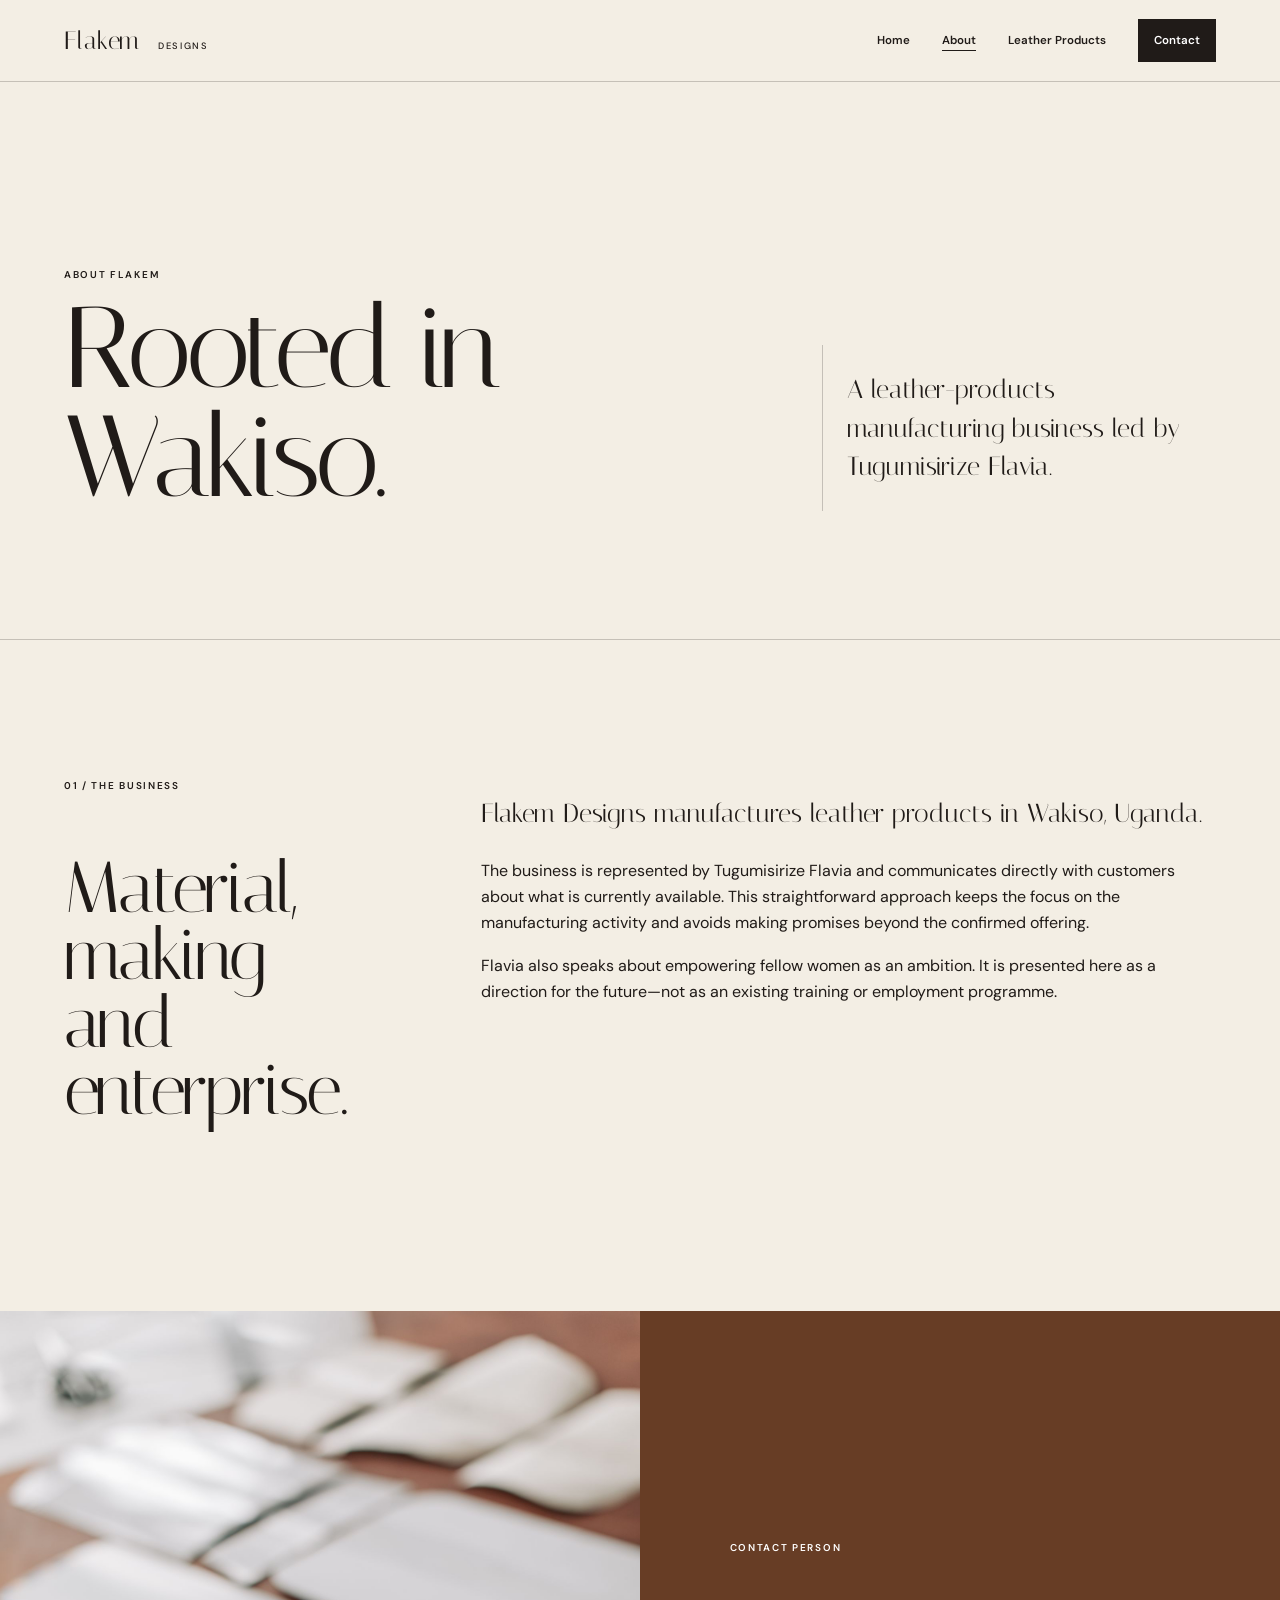
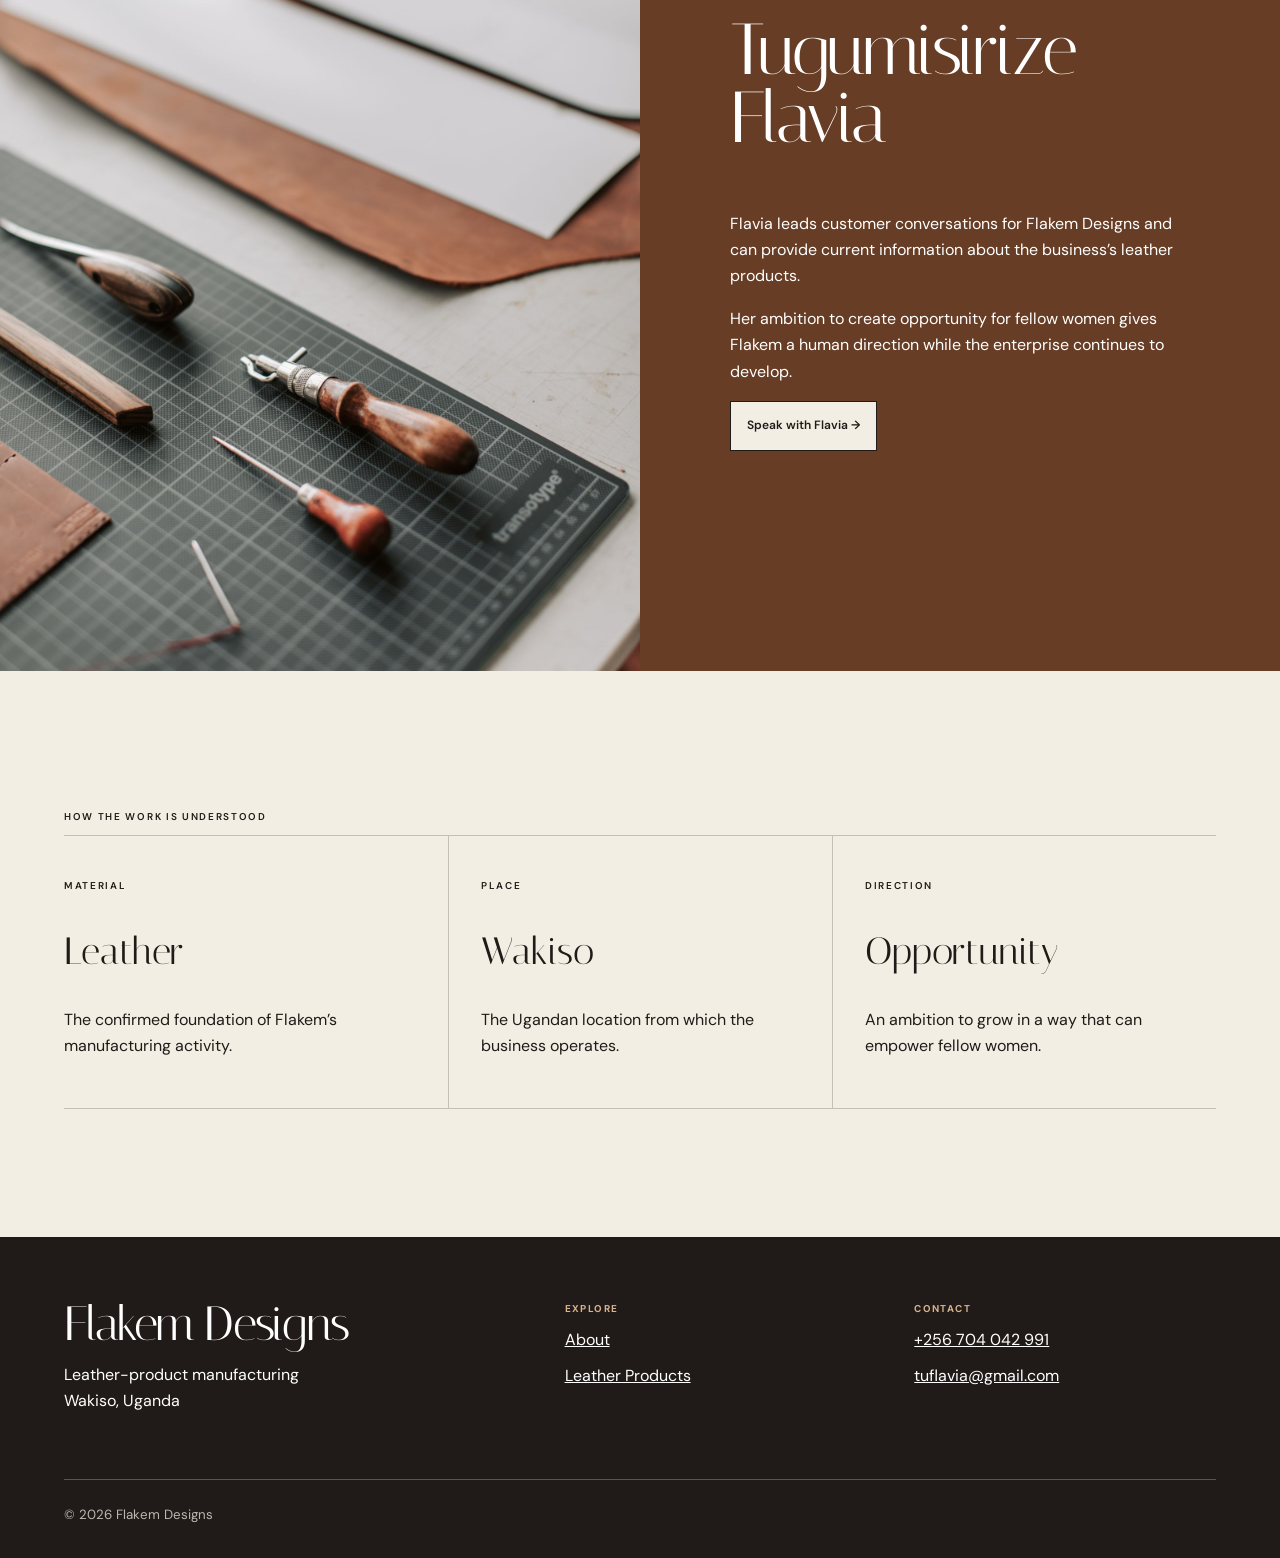
==== pages/about.html @ 07891f85 "Build Flakem Designs website" ====
<!doctype html><html lang="en"><head><meta charset="UTF-8"><meta name="viewport" content="width=device-width,initial-scale=1"><meta name="description" content="Learn about Flakem Designs and founder Tugumisirize Flavia in Wakiso, Uganda."><title>About | Flakem Designs</title><link rel="icon" href="../assets/images/favicon.svg"><link rel="stylesheet" href="../assets/css/styles.css"></head><body><a class="skip" href="#main">Skip to content</a><header class="header"><a class="wordmark" href="../index.html">Flakem <span>Designs</span></a><button class="menu" aria-expanded="false" aria-label="Toggle navigation"><i></i><i></i><i></i></button><nav class="nav"><a href="../index.html">Home</a><a aria-current="page" href="about.html">About</a><a href="products.html">Leather Products</a><a class="contact-link" href="contact.html">Contact</a></nav></header><main id="main"><section class="page-hero"><div class="reveal"><p class="eyebrow">About Flakem</p><h1>Rooted in Wakiso.</h1></div><aside class="reveal"><p class="lead">A leather-products manufacturing business led by Tugumisirize Flavia.</p></aside></section><section class="section story reveal"><div><p class="number">01 / The business</p><h2>Material, making and enterprise.</h2></div><div class="story-body"><p>Flakem Designs manufactures leather products in Wakiso, Uganda.</p><p>The business is represented by Tugumisirize Flavia and communicates directly with customers about what is currently available. This straightforward approach keeps the focus on the manufacturing activity and avoids making promises beyond the confirmed offering.</p><p>Flavia also speaks about empowering fellow women as an ambition. It is presented here as a direction for the future—not as an existing training or employment programme.</p></div></section><section class="founder"><figure><img src="../assets/images/leather-materials.jpg" alt="Leather sheets and craft tools arranged on a worktable"></figure><div class="founder-copy reveal"><p class="eyebrow">Contact person</p><h2>Tugumisirize Flavia</h2><p>Flavia leads customer conversations for Flakem Designs and can provide current information about the business’s leather products.</p><p>Her ambition to create opportunity for fellow women gives Flakem a human direction while the enterprise continues to develop.</p><a class="button button-light" href="contact.html">Speak with Flavia →</a></div></section><section class="section"><p class="eyebrow">How the work is understood</p><div class="process"><article class="reveal"><p class="number">Material</p><h3>Leather</h3><p>The confirmed foundation of Flakem’s manufacturing activity.</p></article><article class="reveal"><p class="number">Place</p><h3>Wakiso</h3><p>The Ugandan location from which the business operates.</p></article><article class="reveal"><p class="number">Direction</p><h3>Opportunity</h3><p>An ambition to grow in a way that can empower fellow women.</p></article></div></section></main><footer class="footer"><div><h2>Flakem Designs</h2><p>Leather-product manufacturing<br>Wakiso, Uganda</p></div><div class="footer-links"><strong>Explore</strong><a href="about.html">About</a><a href="products.html">Leather Products</a></div><div class="footer-links"><strong>Contact</strong><a href="tel:+256704042991">+256 704 042 991</a><a href="mailto:tuflavia@gmail.com">tuflavia@gmail.com</a></div><small>© 2026 Flakem Designs</small></footer><script src="../assets/js/main.js"></script></body></html>
---- assets/css/styles.css ----
@import url('https://fonts.googleapis.com/css2?family=DM+Sans:wght@400;500;600&family=Italiana&display=swap');
:root{--ink:#201b18;--brown:#673d25;--tan:#a57a55;--ivory:#f3eee4;--paper:#fcf8ef;--line:rgba(32,27,24,.22);--display:'Italiana',Georgia,serif;--body:'DM Sans',Arial,sans-serif;--pad:clamp(1.2rem,5vw,5.5rem)}*{box-sizing:border-box}html{scroll-behavior:smooth}body{margin:0;background:var(--ivory);color:var(--ink);font:400 16px/1.65 var(--body)}body.menu-open{overflow:hidden}img{display:block;width:100%}a{color:inherit}button{font:inherit}a:focus-visible,button:focus-visible{outline:3px solid var(--tan);outline-offset:3px}.skip{position:fixed;top:-5rem;left:1rem;z-index:100;background:var(--ink);color:white;padding:.8rem}.skip:focus{top:1rem}.header{height:82px;padding:0 var(--pad);display:flex;align-items:center;justify-content:space-between;border-bottom:1px solid var(--line);background:var(--ivory);position:relative;z-index:30}.wordmark{text-decoration:none;font:400 1.55rem var(--display);letter-spacing:.02em}.wordmark span{font:500 .58rem var(--body);text-transform:uppercase;letter-spacing:.18em;margin-left:.65rem}.nav{display:flex;align-items:center;gap:clamp(1rem,2.5vw,2.4rem)}.nav a{text-decoration:none;font-size:.72rem;font-weight:600}.nav a[aria-current=page]{border-bottom:1px solid}.nav .contact-link{background:var(--ink);color:white;padding:.75rem 1rem}.menu{display:none;border:0;background:none;min-width:44px;min-height:44px}.menu i{display:block;width:24px;height:1px;background:currentColor;margin:6px}.eyebrow,.number{font-size:.62rem;font-weight:600;text-transform:uppercase;letter-spacing:.17em}h1,h2,h3{font-family:var(--display);font-weight:400;line-height:.94}h1{font-size:clamp(4rem,9vw,9.5rem);letter-spacing:-.045em}h2{font-size:clamp(2.8rem,5.6vw,5.8rem);letter-spacing:-.035em}h3{font-size:clamp(1.8rem,3vw,3rem)}p{max-width:64ch}.button{display:inline-flex;align-items:center;justify-content:space-between;gap:2rem;padding:.85rem 1rem;min-height:50px;border:1px solid currentColor;text-decoration:none;font-size:.75rem;font-weight:600;transition:transform .25s}.button:hover{transform:translateY(-3px)}.button-dark{background:var(--ink);color:white;border-color:var(--ink)}.button-light{background:var(--ivory);color:var(--ink)}.actions{display:flex;flex-wrap:wrap;gap:.7rem}.hero{min-height:calc(100svh - 82px);display:grid;grid-template-columns:135px 1fr 1fr}.hero-rail{background:var(--brown);color:white;writing-mode:vertical-rl;transform:rotate(180deg);display:flex;justify-content:center;align-items:center;font-size:.61rem;letter-spacing:.2em;text-transform:uppercase}.hero-copy{padding:clamp(4rem,8vw,8rem) var(--pad);display:flex;flex-direction:column;justify-content:center}.hero-copy h1{margin:1rem 0 1.8rem}.hero-copy h1 em{color:var(--brown);font-weight:400}.hero-copy .lead{font:400 1.25rem/1.55 var(--display)}.hero-image{position:relative;overflow:hidden}.hero-image img{height:100%;object-fit:cover;transition:transform 1.4s ease}.hero:hover .hero-image img{transform:scale(1.025)}.hero-image figcaption{position:absolute;bottom:1rem;left:1rem;background:var(--paper);padding:.55rem .7rem;font-size:.58rem;text-transform:uppercase;letter-spacing:.12em}.section{padding:clamp(5rem,10vw,10rem) var(--pad)}.intro{display:grid;grid-template-columns:.35fr 1fr .65fr;gap:5vw}.lead{font:400 clamp(1.3rem,2vw,1.75rem)/1.5 var(--display)}.material-band{display:grid;grid-template-columns:1.15fr .85fr;background:var(--ink);color:white}.material-band figure{margin:0;min-height:650px;overflow:hidden}.material-band img{height:100%;object-fit:cover}.material-copy{align-self:center;padding:clamp(3rem,7vw,7rem)}.material-copy .eyebrow{color:#d8b48c}.material-copy ol{list-style:none;padding:0;margin:2rem 0}.material-copy li{padding:1rem 0;border-top:1px solid rgba(255,255,255,.25)}.manifesto{display:grid;grid-template-columns:1fr 1fr;gap:8vw;background:var(--paper)}.quote{font:400 clamp(2rem,4vw,4.2rem)/1.08 var(--display);margin:0}.cta{background:var(--brown);color:white;display:grid;grid-template-columns:1.2fr .8fr;gap:6vw;align-items:end}.page-hero{padding:clamp(5rem,10vw,9rem) var(--pad);display:grid;grid-template-columns:1.25fr .75fr;gap:8vw;min-height:62vh;align-items:end;border-bottom:1px solid var(--line)}.page-hero h1{margin:.7rem 0 0}.page-hero aside{border-left:1px solid var(--line);padding-left:1.5rem}.story{display:grid;grid-template-columns:.6fr 1.4fr;gap:8vw}.story-body>p:first-child{font:400 1.6rem/1.5 var(--display)}.founder{display:grid;grid-template-columns:1fr 1fr;background:var(--brown);color:white}.founder figure{margin:0;min-height:620px}.founder img{height:100%;object-fit:cover}.founder-copy{padding:clamp(3rem,7vw,7rem);align-self:center}.process{display:grid;grid-template-columns:repeat(3,1fr);border-top:1px solid var(--line)}.process article{padding:2rem 2rem 2rem 0;border-bottom:1px solid var(--line)}.process article+article{padding-left:2rem;border-left:1px solid var(--line)}.product-intro{display:grid;grid-template-columns:.75fr 1.25fr;gap:7vw}.material-grid{display:grid;grid-template-columns:1.25fr .75fr;gap:1rem;padding:1rem;background:var(--paper)}.material-grid figure{margin:0;overflow:hidden}.material-grid img{height:100%;min-height:500px;object-fit:cover;transition:transform .7s}.material-grid figure:hover img{transform:scale(1.025)}.material-grid figure:nth-child(2){margin-top:7rem}.enquire{display:grid;grid-template-columns:1fr 1fr;gap:7vw;border-top:1px solid var(--line)}.contact-sheet{display:grid;grid-template-columns:.7fr 1.3fr;gap:8vw}.contact-list{list-style:none;padding:0}.contact-list li{padding:1.1rem 0;border-top:1px solid var(--line)}.contact-list small{display:block;font-size:.6rem;text-transform:uppercase;letter-spacing:.14em;color:var(--brown)}.contact-photo{min-height:620px}.contact-photo img{height:100%;object-fit:cover}.footer{padding:4rem var(--pad) 2rem;background:var(--ink);color:white;display:grid;grid-template-columns:1.5fr 1fr 1fr;gap:3rem}.footer h2{font-size:3rem;margin:0}.footer-links{display:flex;flex-direction:column;gap:.6rem}.footer-links strong{color:#d8b48c;font-size:.62rem;text-transform:uppercase;letter-spacing:.14em}.footer small{grid-column:1/-1;padding-top:1.5rem;border-top:1px solid rgba(255,255,255,.25);color:#bdb6b0}.reveal{opacity:0;transform:translateY(24px);transition:opacity .75s,transform .75s}.reveal.visible{opacity:1;transform:none}
@media(max-width:800px){.header{height:72px}.wordmark span{display:none}.menu{display:block}.nav{display:none;position:absolute;top:100%;left:0;right:0;min-height:calc(100vh - 72px);background:var(--ivory);padding:2rem var(--pad);flex-direction:column;align-items:stretch}.nav.open{display:flex}.nav a{padding:.75rem 0;font-size:1rem}.nav .contact-link{text-align:center}.hero{grid-template-columns:34px 1fr}.hero-copy{padding:4rem 1.2rem}.hero-image{grid-column:1/-1;min-height:520px}.hero-rail{grid-row:1}.intro,.material-band,.manifesto,.cta,.page-hero,.story,.founder,.product-intro,.contact-sheet,.enquire{grid-template-columns:1fr}.page-hero aside{border-left:0;border-top:1px solid var(--line);padding:1rem 0 0}.process{grid-template-columns:1fr}.process article+article{padding-left:0;border-left:0}.material-grid{grid-template-columns:1fr}.material-grid figure:nth-child(2){margin-top:0}.contact-photo{min-height:450px}.footer{grid-template-columns:1fr 1fr}.footer>:first-child{grid-column:1/-1}}
@media(max-width:520px){.hero-copy h1{font-size:clamp(3.7rem,18vw,5.3rem)}.actions{flex-direction:column}.button{width:100%}.footer{grid-template-columns:1fr}.footer>:first-child{grid-column:auto}}
@media(prefers-reduced-motion:reduce){html{scroll-behavior:auto}.reveal{opacity:1;transform:none;transition:none}.hero-image img,.material-grid img,.button{transition:none}}
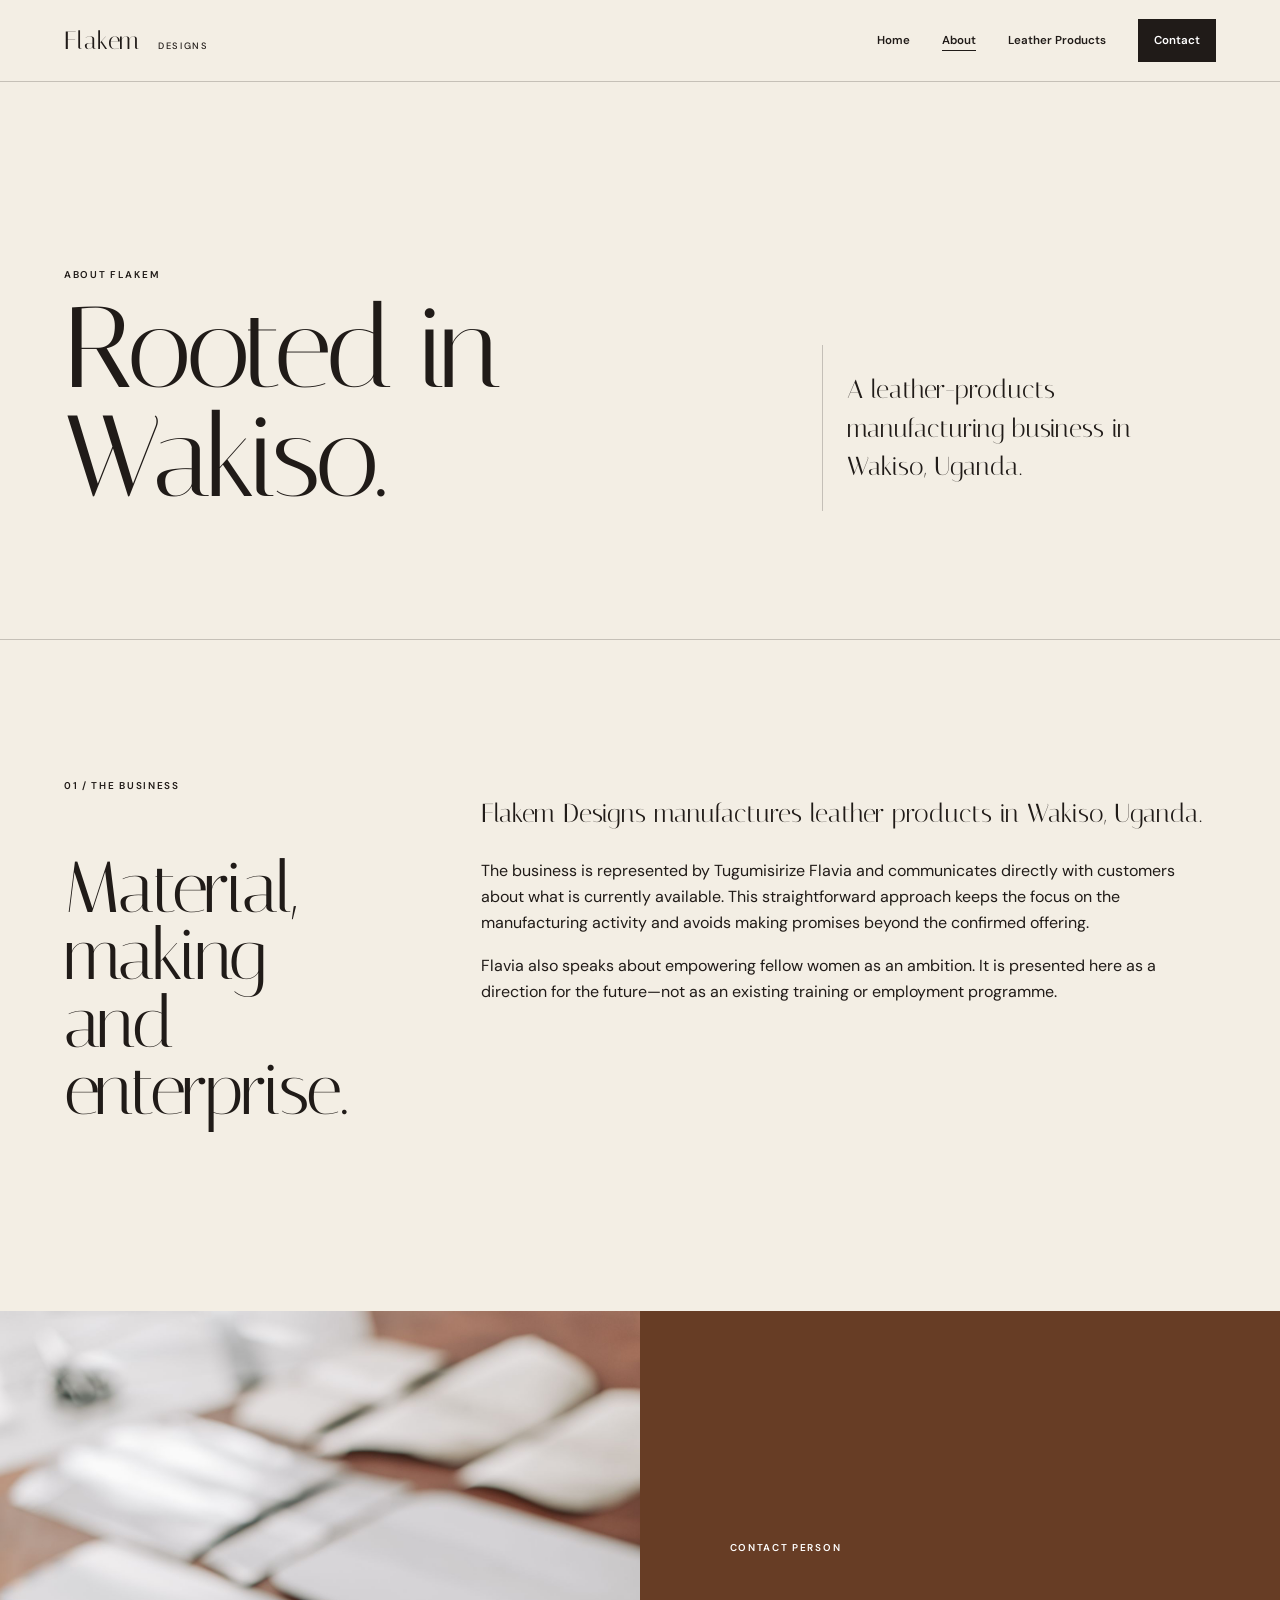
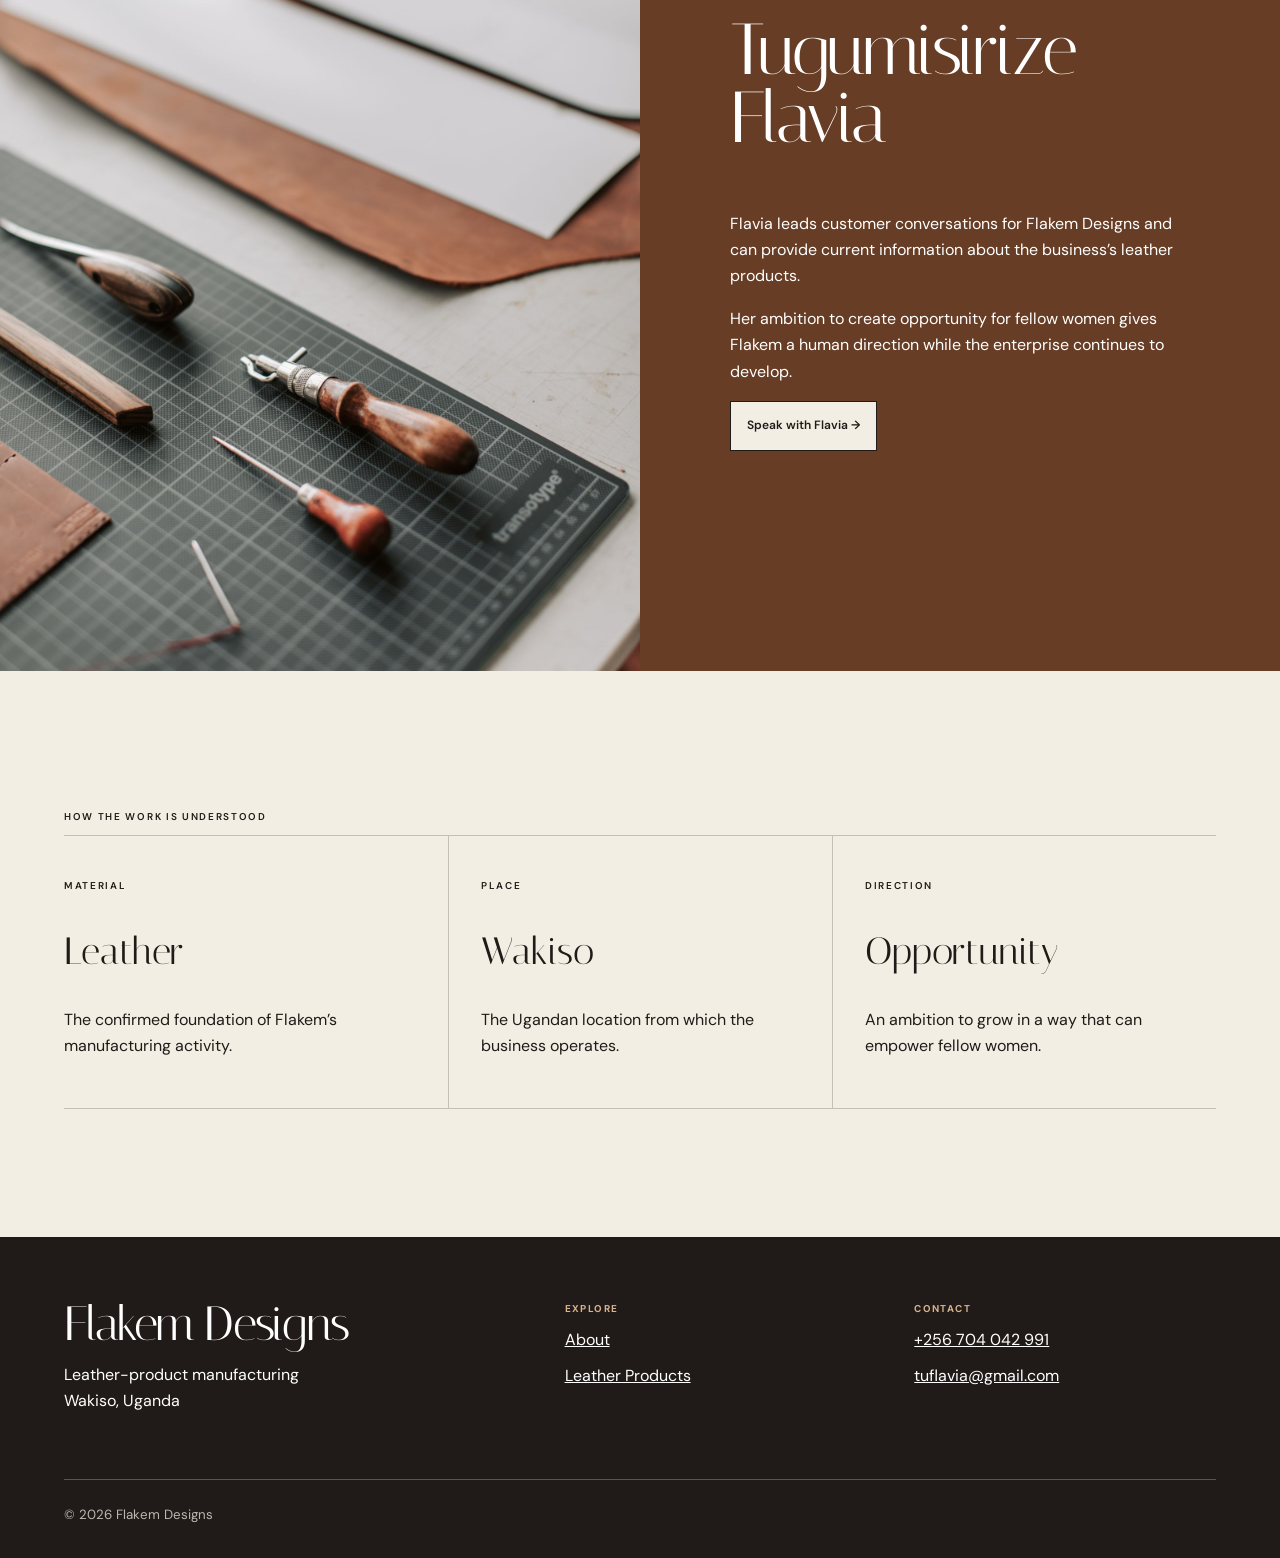
==== commit 63376bde: "Remove leadership wording from Flakem copy" ====
--- a/pages/about.html
+++ b/pages/about.html
@@ -1 +1,123 @@
-<!doctype html><html lang="en"><head><meta charset="UTF-8"><meta name="viewport" content="width=device-width,initial-scale=1"><meta name="description" content="Learn about Flakem Designs and founder Tugumisirize Flavia in Wakiso, Uganda."><title>About | Flakem Designs</title><link rel="icon" href="../assets/images/favicon.svg"><link rel="stylesheet" href="../assets/css/styles.css"></head><body><a class="skip" href="#main">Skip to content</a><header class="header"><a class="wordmark" href="../index.html">Flakem <span>Designs</span></a><button class="menu" aria-expanded="false" aria-label="Toggle navigation"><i></i><i></i><i></i></button><nav class="nav"><a href="../index.html">Home</a><a aria-current="page" href="about.html">About</a><a href="products.html">Leather Products</a><a class="contact-link" href="contact.html">Contact</a></nav></header><main id="main"><section class="page-hero"><div class="reveal"><p class="eyebrow">About Flakem</p><h1>Rooted in Wakiso.</h1></div><aside class="reveal"><p class="lead">A leather-products manufacturing business led by Tugumisirize Flavia.</p></aside></section><section class="section story reveal"><div><p class="number">01 / The business</p><h2>Material, making and enterprise.</h2></div><div class="story-body"><p>Flakem Designs manufactures leather products in Wakiso, Uganda.</p><p>The business is represented by Tugumisirize Flavia and communicates directly with customers about what is currently available. This straightforward approach keeps the focus on the manufacturing activity and avoids making promises beyond the confirmed offering.</p><p>Flavia also speaks about empowering fellow women as an ambition. It is presented here as a direction for the future—not as an existing training or employment programme.</p></div></section><section class="founder"><figure><img src="../assets/images/leather-materials.jpg" alt="Leather sheets and craft tools arranged on a worktable"></figure><div class="founder-copy reveal"><p class="eyebrow">Contact person</p><h2>Tugumisirize Flavia</h2><p>Flavia leads customer conversations for Flakem Designs and can provide current information about the business’s leather products.</p><p>Her ambition to create opportunity for fellow women gives Flakem a human direction while the enterprise continues to develop.</p><a class="button button-light" href="contact.html">Speak with Flavia →</a></div></section><section class="section"><p class="eyebrow">How the work is understood</p><div class="process"><article class="reveal"><p class="number">Material</p><h3>Leather</h3><p>The confirmed foundation of Flakem’s manufacturing activity.</p></article><article class="reveal"><p class="number">Place</p><h3>Wakiso</h3><p>The Ugandan location from which the business operates.</p></article><article class="reveal"><p class="number">Direction</p><h3>Opportunity</h3><p>An ambition to grow in a way that can empower fellow women.</p></article></div></section></main><footer class="footer"><div><h2>Flakem Designs</h2><p>Leather-product manufacturing<br>Wakiso, Uganda</p></div><div class="footer-links"><strong>Explore</strong><a href="about.html">About</a><a href="products.html">Leather Products</a></div><div class="footer-links"><strong>Contact</strong><a href="tel:+256704042991">+256 704 042 991</a><a href="mailto:tuflavia@gmail.com">tuflavia@gmail.com</a></div><small>© 2026 Flakem Designs</small></footer><script src="../assets/js/main.js"></script></body></html>
+<!doctype html>
+<html lang="en">
+  <head>
+    <meta charset="UTF-8" />
+    <meta name="viewport" content="width=device-width,initial-scale=1" />
+    <meta
+      name="description"
+      content="Learn about Flakem Designs and founder Tugumisirize Flavia in Wakiso, Uganda."
+    />
+    <title>About | Flakem Designs</title>
+    <link rel="icon" href="../assets/images/favicon.svg" />
+    <link rel="stylesheet" href="../assets/css/styles.css" />
+  </head>
+  <body>
+    <a class="skip" href="#main">Skip to content</a>
+    <header class="header">
+      <a class="wordmark" href="../index.html">Flakem <span>Designs</span></a
+      ><button
+        class="menu"
+        aria-expanded="false"
+        aria-label="Toggle navigation"
+      >
+        <i></i><i></i><i></i>
+      </button>
+      <nav class="nav">
+        <a href="../index.html">Home</a
+        ><a aria-current="page" href="about.html">About</a
+        ><a href="products.html">Leather Products</a
+        ><a class="contact-link" href="contact.html">Contact</a>
+      </nav>
+    </header>
+    <main id="main">
+      <section class="page-hero">
+        <div class="reveal">
+          <p class="eyebrow">About Flakem</p>
+          <h1>Rooted in Wakiso.</h1>
+        </div>
+        <aside class="reveal">
+          <p class="lead">A leather-products manufacturing business in Wakiso, Uganda.</p>
+        </aside>
+      </section>
+      <section class="section story reveal">
+        <div>
+          <p class="number">01 / The business</p>
+          <h2>Material, making and enterprise.</h2>
+        </div>
+        <div class="story-body">
+          <p>Flakem Designs manufactures leather products in Wakiso, Uganda.</p>
+          <p>
+            The business is represented by Tugumisirize Flavia and communicates
+            directly with customers about what is currently available. This
+            straightforward approach keeps the focus on the manufacturing
+            activity and avoids making promises beyond the confirmed offering.
+          </p>
+          <p>
+            Flavia also speaks about empowering fellow women as an ambition. It
+            is presented here as a direction for the future—not as an existing
+            training or employment programme.
+          </p>
+        </div>
+      </section>
+      <section class="founder">
+        <figure>
+          <img
+            src="../assets/images/leather-materials.jpg"
+            alt="Leather sheets and craft tools arranged on a worktable"
+          />
+        </figure>
+        <div class="founder-copy reveal">
+          <p class="eyebrow">Contact person</p>
+          <h2>Tugumisirize Flavia</h2>
+          <p>
+            Flavia leads customer conversations for Flakem Designs and can
+            provide current information about the business’s leather products.
+          </p>
+          <p>
+            Her ambition to create opportunity for fellow women gives Flakem a
+            human direction while the enterprise continues to develop.
+          </p>
+          <a class="button button-light" href="contact.html"
+            >Speak with Flavia →</a
+          >
+        </div>
+      </section>
+      <section class="section">
+        <p class="eyebrow">How the work is understood</p>
+        <div class="process">
+          <article class="reveal">
+            <p class="number">Material</p>
+            <h3>Leather</h3>
+            <p>The confirmed foundation of Flakem’s manufacturing activity.</p>
+          </article>
+          <article class="reveal">
+            <p class="number">Place</p>
+            <h3>Wakiso</h3>
+            <p>The Ugandan location from which the business operates.</p>
+          </article>
+          <article class="reveal">
+            <p class="number">Direction</p>
+            <h3>Opportunity</h3>
+            <p>An ambition to grow in a way that can empower fellow women.</p>
+          </article>
+        </div>
+      </section>
+    </main>
+    <footer class="footer">
+      <div>
+        <h2>Flakem Designs</h2>
+        <p>Leather-product manufacturing<br />Wakiso, Uganda</p>
+      </div>
+      <div class="footer-links">
+        <strong>Explore</strong><a href="about.html">About</a
+        ><a href="products.html">Leather Products</a>
+      </div>
+      <div class="footer-links">
+        <strong>Contact</strong><a href="tel:+256704042991">+256 704 042 991</a
+        ><a href="mailto:tuflavia@gmail.com">tuflavia@gmail.com</a>
+      </div>
+      <small>© 2026 Flakem Designs</small>
+    </footer>
+    <script src="../assets/js/main.js"></script>
+  </body>
+</html>
--- a/assets/css/styles.css
+++ b/assets/css/styles.css
@@ -1,5 +1,556 @@
-@import url('https://fonts.googleapis.com/css2?family=DM+Sans:wght@400;500;600&family=Italiana&display=swap');
-:root{--ink:#201b18;--brown:#673d25;--tan:#a57a55;--ivory:#f3eee4;--paper:#fcf8ef;--line:rgba(32,27,24,.22);--display:'Italiana',Georgia,serif;--body:'DM Sans',Arial,sans-serif;--pad:clamp(1.2rem,5vw,5.5rem)}*{box-sizing:border-box}html{scroll-behavior:smooth}body{margin:0;background:var(--ivory);color:var(--ink);font:400 16px/1.65 var(--body)}body.menu-open{overflow:hidden}img{display:block;width:100%}a{color:inherit}button{font:inherit}a:focus-visible,button:focus-visible{outline:3px solid var(--tan);outline-offset:3px}.skip{position:fixed;top:-5rem;left:1rem;z-index:100;background:var(--ink);color:white;padding:.8rem}.skip:focus{top:1rem}.header{height:82px;padding:0 var(--pad);display:flex;align-items:center;justify-content:space-between;border-bottom:1px solid var(--line);background:var(--ivory);position:relative;z-index:30}.wordmark{text-decoration:none;font:400 1.55rem var(--display);letter-spacing:.02em}.wordmark span{font:500 .58rem var(--body);text-transform:uppercase;letter-spacing:.18em;margin-left:.65rem}.nav{display:flex;align-items:center;gap:clamp(1rem,2.5vw,2.4rem)}.nav a{text-decoration:none;font-size:.72rem;font-weight:600}.nav a[aria-current=page]{border-bottom:1px solid}.nav .contact-link{background:var(--ink);color:white;padding:.75rem 1rem}.menu{display:none;border:0;background:none;min-width:44px;min-height:44px}.menu i{display:block;width:24px;height:1px;background:currentColor;margin:6px}.eyebrow,.number{font-size:.62rem;font-weight:600;text-transform:uppercase;letter-spacing:.17em}h1,h2,h3{font-family:var(--display);font-weight:400;line-height:.94}h1{font-size:clamp(4rem,9vw,9.5rem);letter-spacing:-.045em}h2{font-size:clamp(2.8rem,5.6vw,5.8rem);letter-spacing:-.035em}h3{font-size:clamp(1.8rem,3vw,3rem)}p{max-width:64ch}.button{display:inline-flex;align-items:center;justify-content:space-between;gap:2rem;padding:.85rem 1rem;min-height:50px;border:1px solid currentColor;text-decoration:none;font-size:.75rem;font-weight:600;transition:transform .25s}.button:hover{transform:translateY(-3px)}.button-dark{background:var(--ink);color:white;border-color:var(--ink)}.button-light{background:var(--ivory);color:var(--ink)}.actions{display:flex;flex-wrap:wrap;gap:.7rem}.hero{min-height:calc(100svh - 82px);display:grid;grid-template-columns:135px 1fr 1fr}.hero-rail{background:var(--brown);color:white;writing-mode:vertical-rl;transform:rotate(180deg);display:flex;justify-content:center;align-items:center;font-size:.61rem;letter-spacing:.2em;text-transform:uppercase}.hero-copy{padding:clamp(4rem,8vw,8rem) var(--pad);display:flex;flex-direction:column;justify-content:center}.hero-copy h1{margin:1rem 0 1.8rem}.hero-copy h1 em{color:var(--brown);font-weight:400}.hero-copy .lead{font:400 1.25rem/1.55 var(--display)}.hero-image{position:relative;overflow:hidden}.hero-image img{height:100%;object-fit:cover;transition:transform 1.4s ease}.hero:hover .hero-image img{transform:scale(1.025)}.hero-image figcaption{position:absolute;bottom:1rem;left:1rem;background:var(--paper);padding:.55rem .7rem;font-size:.58rem;text-transform:uppercase;letter-spacing:.12em}.section{padding:clamp(5rem,10vw,10rem) var(--pad)}.intro{display:grid;grid-template-columns:.35fr 1fr .65fr;gap:5vw}.lead{font:400 clamp(1.3rem,2vw,1.75rem)/1.5 var(--display)}.material-band{display:grid;grid-template-columns:1.15fr .85fr;background:var(--ink);color:white}.material-band figure{margin:0;min-height:650px;overflow:hidden}.material-band img{height:100%;object-fit:cover}.material-copy{align-self:center;padding:clamp(3rem,7vw,7rem)}.material-copy .eyebrow{color:#d8b48c}.material-copy ol{list-style:none;padding:0;margin:2rem 0}.material-copy li{padding:1rem 0;border-top:1px solid rgba(255,255,255,.25)}.manifesto{display:grid;grid-template-columns:1fr 1fr;gap:8vw;background:var(--paper)}.quote{font:400 clamp(2rem,4vw,4.2rem)/1.08 var(--display);margin:0}.cta{background:var(--brown);color:white;display:grid;grid-template-columns:1.2fr .8fr;gap:6vw;align-items:end}.page-hero{padding:clamp(5rem,10vw,9rem) var(--pad);display:grid;grid-template-columns:1.25fr .75fr;gap:8vw;min-height:62vh;align-items:end;border-bottom:1px solid var(--line)}.page-hero h1{margin:.7rem 0 0}.page-hero aside{border-left:1px solid var(--line);padding-left:1.5rem}.story{display:grid;grid-template-columns:.6fr 1.4fr;gap:8vw}.story-body>p:first-child{font:400 1.6rem/1.5 var(--display)}.founder{display:grid;grid-template-columns:1fr 1fr;background:var(--brown);color:white}.founder figure{margin:0;min-height:620px}.founder img{height:100%;object-fit:cover}.founder-copy{padding:clamp(3rem,7vw,7rem);align-self:center}.process{display:grid;grid-template-columns:repeat(3,1fr);border-top:1px solid var(--line)}.process article{padding:2rem 2rem 2rem 0;border-bottom:1px solid var(--line)}.process article+article{padding-left:2rem;border-left:1px solid var(--line)}.product-intro{display:grid;grid-template-columns:.75fr 1.25fr;gap:7vw}.material-grid{display:grid;grid-template-columns:1.25fr .75fr;gap:1rem;padding:1rem;background:var(--paper)}.material-grid figure{margin:0;overflow:hidden}.material-grid img{height:100%;min-height:500px;object-fit:cover;transition:transform .7s}.material-grid figure:hover img{transform:scale(1.025)}.material-grid figure:nth-child(2){margin-top:7rem}.enquire{display:grid;grid-template-columns:1fr 1fr;gap:7vw;border-top:1px solid var(--line)}.contact-sheet{display:grid;grid-template-columns:.7fr 1.3fr;gap:8vw}.contact-list{list-style:none;padding:0}.contact-list li{padding:1.1rem 0;border-top:1px solid var(--line)}.contact-list small{display:block;font-size:.6rem;text-transform:uppercase;letter-spacing:.14em;color:var(--brown)}.contact-photo{min-height:620px}.contact-photo img{height:100%;object-fit:cover}.footer{padding:4rem var(--pad) 2rem;background:var(--ink);color:white;display:grid;grid-template-columns:1.5fr 1fr 1fr;gap:3rem}.footer h2{font-size:3rem;margin:0}.footer-links{display:flex;flex-direction:column;gap:.6rem}.footer-links strong{color:#d8b48c;font-size:.62rem;text-transform:uppercase;letter-spacing:.14em}.footer small{grid-column:1/-1;padding-top:1.5rem;border-top:1px solid rgba(255,255,255,.25);color:#bdb6b0}.reveal{opacity:0;transform:translateY(24px);transition:opacity .75s,transform .75s}.reveal.visible{opacity:1;transform:none}
-@media(max-width:800px){.header{height:72px}.wordmark span{display:none}.menu{display:block}.nav{display:none;position:absolute;top:100%;left:0;right:0;min-height:calc(100vh - 72px);background:var(--ivory);padding:2rem var(--pad);flex-direction:column;align-items:stretch}.nav.open{display:flex}.nav a{padding:.75rem 0;font-size:1rem}.nav .contact-link{text-align:center}.hero{grid-template-columns:34px 1fr}.hero-copy{padding:4rem 1.2rem}.hero-image{grid-column:1/-1;min-height:520px}.hero-rail{grid-row:1}.intro,.material-band,.manifesto,.cta,.page-hero,.story,.founder,.product-intro,.contact-sheet,.enquire{grid-template-columns:1fr}.page-hero aside{border-left:0;border-top:1px solid var(--line);padding:1rem 0 0}.process{grid-template-columns:1fr}.process article+article{padding-left:0;border-left:0}.material-grid{grid-template-columns:1fr}.material-grid figure:nth-child(2){margin-top:0}.contact-photo{min-height:450px}.footer{grid-template-columns:1fr 1fr}.footer>:first-child{grid-column:1/-1}}
-@media(max-width:520px){.hero-copy h1{font-size:clamp(3.7rem,18vw,5.3rem)}.actions{flex-direction:column}.button{width:100%}.footer{grid-template-columns:1fr}.footer>:first-child{grid-column:auto}}
-@media(prefers-reduced-motion:reduce){html{scroll-behavior:auto}.reveal{opacity:1;transform:none;transition:none}.hero-image img,.material-grid img,.button{transition:none}}
+@import url("https://fonts.googleapis.com/css2?family=DM+Sans:wght@400;500;600&family=Italiana&display=swap");
+:root {
+  --ink: #201b18;
+  --brown: #673d25;
+  --tan: #a57a55;
+  --ivory: #f3eee4;
+  --paper: #fcf8ef;
+  --line: rgba(32, 27, 24, 0.22);
+  --display: "Italiana", Georgia, serif;
+  --body: "DM Sans", Arial, sans-serif;
+  --pad: clamp(1.2rem, 5vw, 5.5rem);
+}
+* {
+  box-sizing: border-box;
+}
+html {
+  scroll-behavior: smooth;
+}
+body {
+  margin: 0;
+  background: var(--ivory);
+  color: var(--ink);
+  font: 400 16px/1.65 var(--body);
+}
+body.menu-open {
+  overflow: hidden;
+}
+img {
+  display: block;
+  width: 100%;
+}
+a {
+  color: inherit;
+}
+button {
+  font: inherit;
+}
+a:focus-visible,
+button:focus-visible {
+  outline: 3px solid var(--tan);
+  outline-offset: 3px;
+}
+.skip {
+  position: fixed;
+  top: -5rem;
+  left: 1rem;
+  z-index: 100;
+  background: var(--ink);
+  color: white;
+  padding: 0.8rem;
+}
+.skip:focus {
+  top: 1rem;
+}
+.header {
+  height: 82px;
+  padding: 0 var(--pad);
+  display: flex;
+  align-items: center;
+  justify-content: space-between;
+  border-bottom: 1px solid var(--line);
+  background: var(--ivory);
+  position: relative;
+  z-index: 30;
+}
+.wordmark {
+  text-decoration: none;
+  font: 400 1.55rem var(--display);
+  letter-spacing: 0.02em;
+}
+.wordmark span {
+  font: 500 0.58rem var(--body);
+  text-transform: uppercase;
+  letter-spacing: 0.18em;
+  margin-left: 0.65rem;
+}
+.nav {
+  display: flex;
+  align-items: center;
+  gap: clamp(1rem, 2.5vw, 2.4rem);
+}
+.nav a {
+  text-decoration: none;
+  font-size: 0.72rem;
+  font-weight: 600;
+}
+.nav a[aria-current="page"] {
+  border-bottom: 1px solid;
+}
+.nav .contact-link {
+  background: var(--ink);
+  color: white;
+  padding: 0.75rem 1rem;
+}
+.menu {
+  display: none;
+  border: 0;
+  background: none;
+  min-width: 44px;
+  min-height: 44px;
+}
+.menu i {
+  display: block;
+  width: 24px;
+  height: 1px;
+  background: currentColor;
+  margin: 6px;
+}
+.eyebrow,
+.number {
+  font-size: 0.62rem;
+  font-weight: 600;
+  text-transform: uppercase;
+  letter-spacing: 0.17em;
+}
+h1,
+h2,
+h3 {
+  font-family: var(--display);
+  font-weight: 400;
+  line-height: 0.94;
+}
+h1 {
+  font-size: clamp(4rem, 9vw, 9.5rem);
+  letter-spacing: -0.045em;
+}
+h2 {
+  font-size: clamp(2.8rem, 5.6vw, 5.8rem);
+  letter-spacing: -0.035em;
+}
+h3 {
+  font-size: clamp(1.8rem, 3vw, 3rem);
+}
+p {
+  max-width: 64ch;
+}
+.button {
+  display: inline-flex;
+  align-items: center;
+  justify-content: space-between;
+  gap: 2rem;
+  padding: 0.85rem 1rem;
+  min-height: 50px;
+  border: 1px solid currentColor;
+  text-decoration: none;
+  font-size: 0.75rem;
+  font-weight: 600;
+  transition: transform 0.25s;
+}
+.button:hover {
+  transform: translateY(-3px);
+}
+.button-dark {
+  background: var(--ink);
+  color: white;
+  border-color: var(--ink);
+}
+.button-light {
+  background: var(--ivory);
+  color: var(--ink);
+}
+.actions {
+  display: flex;
+  flex-wrap: wrap;
+  gap: 0.7rem;
+}
+.hero {
+  min-height: calc(100svh - 82px);
+  display: grid;
+  grid-template-columns: 135px 1fr 1fr;
+}
+.hero-rail {
+  background: var(--brown);
+  color: white;
+  writing-mode: vertical-rl;
+  transform: rotate(180deg);
+  display: flex;
+  justify-content: center;
+  align-items: center;
+  font-size: 0.61rem;
+  letter-spacing: 0.2em;
+  text-transform: uppercase;
+}
+.hero-copy {
+  padding: clamp(4rem, 8vw, 8rem) var(--pad);
+  display: flex;
+  flex-direction: column;
+  justify-content: center;
+}
+.hero-copy h1 {
+  margin: 1rem 0 1.8rem;
+}
+.hero-copy h1 em {
+  color: var(--brown);
+  font-weight: 400;
+}
+.hero-copy .lead {
+  font: 400 1.25rem/1.55 var(--display);
+}
+.hero-image {
+  position: relative;
+  overflow: hidden;
+}
+.hero-image img {
+  height: 100%;
+  object-fit: cover;
+  object-position: center 35%;
+  transition: transform 1.4s ease;
+}
+.hero:hover .hero-image img {
+  transform: scale(1.025);
+}
+.hero-image figcaption {
+  position: absolute;
+  bottom: 1rem;
+  left: 1rem;
+  background: var(--paper);
+  padding: 0.55rem 0.7rem;
+  font-size: 0.58rem;
+  text-transform: uppercase;
+  letter-spacing: 0.12em;
+}
+.section {
+  padding: clamp(5rem, 10vw, 10rem) var(--pad);
+}
+.intro {
+  display: grid;
+  grid-template-columns: 0.35fr 1fr 0.65fr;
+  gap: 5vw;
+}
+.lead {
+  font: 400 clamp(1.3rem, 2vw, 1.75rem) / 1.5 var(--display);
+}
+.material-band {
+  display: grid;
+  grid-template-columns: 1.15fr 0.85fr;
+  background: var(--ink);
+  color: white;
+}
+.material-band figure {
+  margin: 0;
+  min-height: 650px;
+  overflow: hidden;
+}
+.material-band img {
+  height: 100%;
+  object-fit: cover;
+}
+.material-copy {
+  align-self: center;
+  padding: clamp(3rem, 7vw, 7rem);
+}
+.material-copy .eyebrow {
+  color: #d8b48c;
+}
+.material-copy ol {
+  list-style: none;
+  padding: 0;
+  margin: 2rem 0;
+}
+.material-copy li {
+  padding: 1rem 0;
+  border-top: 1px solid rgba(255, 255, 255, 0.25);
+}
+.manifesto {
+  display: grid;
+  grid-template-columns: 1fr 1fr;
+  gap: 8vw;
+  background: var(--paper);
+}
+.quote {
+  font: 400 clamp(2rem, 4vw, 4.2rem) / 1.08 var(--display);
+  margin: 0;
+}
+.cta {
+  background: var(--brown);
+  color: white;
+  display: grid;
+  grid-template-columns: 1.2fr 0.8fr;
+  gap: 6vw;
+  align-items: end;
+}
+.page-hero {
+  padding: clamp(5rem, 10vw, 9rem) var(--pad);
+  display: grid;
+  grid-template-columns: 1.25fr 0.75fr;
+  gap: 8vw;
+  min-height: 62vh;
+  align-items: end;
+  border-bottom: 1px solid var(--line);
+}
+.page-hero h1 {
+  margin: 0.7rem 0 0;
+}
+.page-hero aside {
+  border-left: 1px solid var(--line);
+  padding-left: 1.5rem;
+}
+.story {
+  display: grid;
+  grid-template-columns: 0.6fr 1.4fr;
+  gap: 8vw;
+}
+.story-body > p:first-child {
+  font: 400 1.6rem/1.5 var(--display);
+}
+.founder {
+  display: grid;
+  grid-template-columns: 1fr 1fr;
+  background: var(--brown);
+  color: white;
+}
+.founder figure {
+  margin: 0;
+  min-height: 620px;
+}
+.founder img {
+  height: 100%;
+  object-fit: cover;
+}
+.founder-copy {
+  padding: clamp(3rem, 7vw, 7rem);
+  align-self: center;
+}
+.process {
+  display: grid;
+  grid-template-columns: repeat(3, 1fr);
+  border-top: 1px solid var(--line);
+}
+.process article {
+  padding: 2rem 2rem 2rem 0;
+  border-bottom: 1px solid var(--line);
+}
+.process article + article {
+  padding-left: 2rem;
+  border-left: 1px solid var(--line);
+}
+.product-intro {
+  display: grid;
+  grid-template-columns: 0.75fr 1.25fr;
+  gap: 7vw;
+}
+.material-grid {
+  display: grid;
+  grid-template-columns: 1.25fr 0.75fr;
+  gap: 1rem;
+  padding: 1rem;
+  background: var(--paper);
+}
+.material-grid figure {
+  margin: 0;
+  overflow: hidden;
+}
+.material-grid img {
+  height: 100%;
+  min-height: 500px;
+  object-fit: cover;
+  transition: transform 0.7s;
+}
+.material-grid figure:hover img {
+  transform: scale(1.025);
+}
+.material-grid figure:nth-child(2) {
+  margin-top: 7rem;
+}
+.enquire {
+  display: grid;
+  grid-template-columns: 1fr 1fr;
+  gap: 7vw;
+  border-top: 1px solid var(--line);
+}
+.contact-sheet {
+  display: grid;
+  grid-template-columns: 0.7fr 1.3fr;
+  gap: 8vw;
+}
+.contact-list {
+  list-style: none;
+  padding: 0;
+}
+.contact-list li {
+  padding: 1.1rem 0;
+  border-top: 1px solid var(--line);
+}
+.contact-list small {
+  display: block;
+  font-size: 0.6rem;
+  text-transform: uppercase;
+  letter-spacing: 0.14em;
+  color: var(--brown);
+}
+.contact-photo {
+  min-height: 620px;
+}
+.contact-photo img {
+  height: 100%;
+  object-fit: cover;
+  object-position: center 35%;
+}
+.footer {
+  padding: 4rem var(--pad) 2rem;
+  background: var(--ink);
+  color: white;
+  display: grid;
+  grid-template-columns: 1.5fr 1fr 1fr;
+  gap: 3rem;
+}
+.footer h2 {
+  font-size: 3rem;
+  margin: 0;
+}
+.footer-links {
+  display: flex;
+  flex-direction: column;
+  gap: 0.6rem;
+}
+.footer-links strong {
+  color: #d8b48c;
+  font-size: 0.62rem;
+  text-transform: uppercase;
+  letter-spacing: 0.14em;
+}
+.footer small {
+  grid-column: 1/-1;
+  padding-top: 1.5rem;
+  border-top: 1px solid rgba(255, 255, 255, 0.25);
+  color: #bdb6b0;
+}
+.reveal {
+  opacity: 0;
+  transform: translateY(24px);
+  transition:
+    opacity 0.75s,
+    transform 0.75s;
+}
+.reveal.visible {
+  opacity: 1;
+  transform: none;
+}
+@media (max-width: 800px) {
+  .header {
+    height: 72px;
+  }
+  .wordmark span {
+    display: none;
+  }
+  .menu {
+    display: block;
+  }
+  .nav {
+    display: none;
+    position: absolute;
+    top: 100%;
+    left: 0;
+    right: 0;
+    min-height: calc(100vh - 72px);
+    background: var(--ivory);
+    padding: 2rem var(--pad);
+    flex-direction: column;
+    align-items: stretch;
+  }
+  .nav.open {
+    display: flex;
+  }
+  .nav a {
+    padding: 0.75rem 0;
+    font-size: 1rem;
+  }
+  .nav .contact-link {
+    text-align: center;
+  }
+  .hero {
+    grid-template-columns: 34px 1fr;
+  }
+  .hero-copy {
+    padding: 4rem 1.2rem;
+  }
+  .hero-image {
+    grid-column: 1/-1;
+    min-height: 520px;
+  }
+  .hero-rail {
+    grid-row: 1;
+  }
+  .intro,
+  .material-band,
+  .manifesto,
+  .cta,
+  .page-hero,
+  .story,
+  .founder,
+  .product-intro,
+  .contact-sheet,
+  .enquire {
+    grid-template-columns: 1fr;
+  }
+  .page-hero aside {
+    border-left: 0;
+    border-top: 1px solid var(--line);
+    padding: 1rem 0 0;
+  }
+  .process {
+    grid-template-columns: 1fr;
+  }
+  .process article + article {
+    padding-left: 0;
+    border-left: 0;
+  }
+  .material-grid {
+    grid-template-columns: 1fr;
+  }
+  .material-grid figure:nth-child(2) {
+    margin-top: 0;
+  }
+  .contact-photo {
+    min-height: 450px;
+  }
+  .footer {
+    grid-template-columns: 1fr 1fr;
+  }
+  .footer > :first-child {
+    grid-column: 1/-1;
+  }
+}
+@media (max-width: 520px) {
+  .hero-copy h1 {
+    font-size: clamp(3.7rem, 18vw, 5.3rem);
+  }
+  .actions {
+    flex-direction: column;
+  }
+  .button {
+    width: 100%;
+  }
+  .footer {
+    grid-template-columns: 1fr;
+  }
+  .footer > :first-child {
+    grid-column: auto;
+  }
+}
+@media (prefers-reduced-motion: reduce) {
+  html {
+    scroll-behavior: auto;
+  }
+  .reveal {
+    opacity: 1;
+    transform: none;
+    transition: none;
+  }
+  .hero-image img,
+  .material-grid img,
+  .button {
+    transition: none;
+  }
+}
